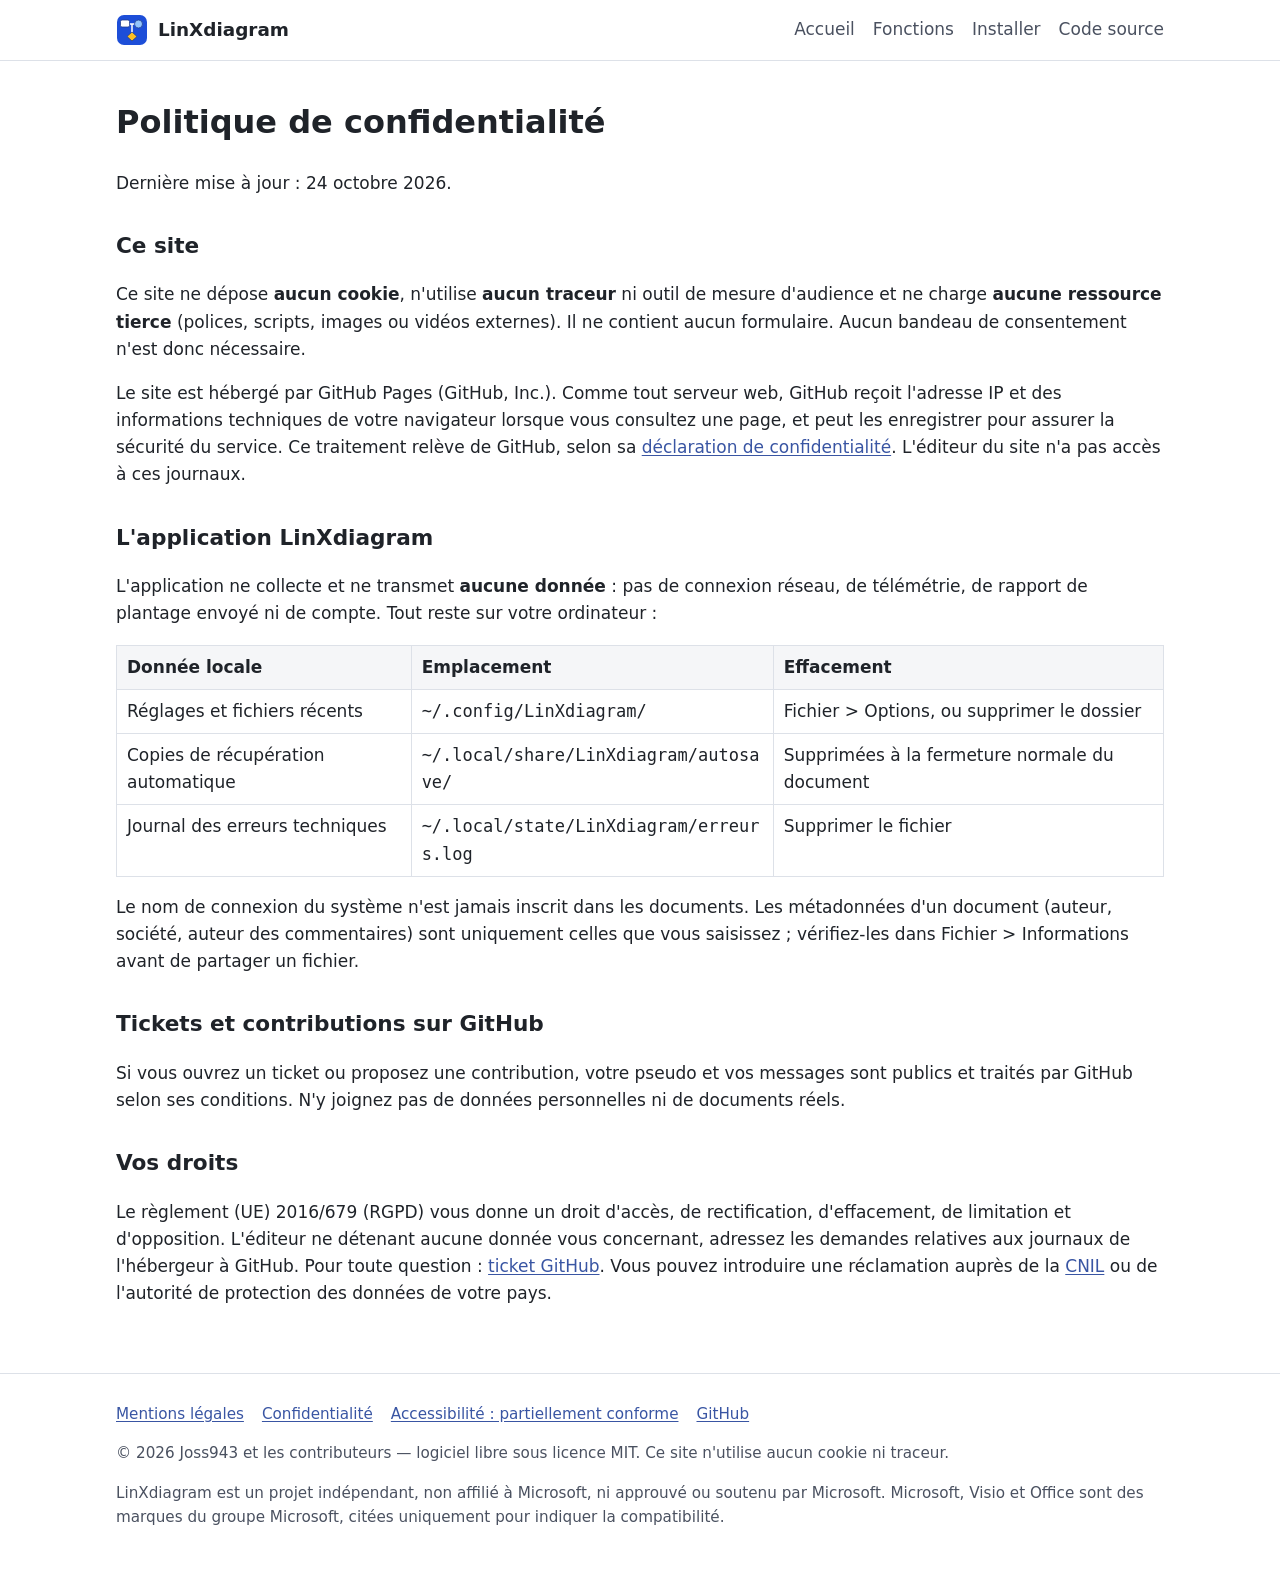
==== docs/confidentialite.html @ 7a43f41c "LinXdiagram 1.0.0 : éditeur de diagrammes libre pour Linux, compatible .vsdx Ruban, gabarits de form" ====
<!doctype html>
<html lang="fr">
<head>
<meta charset="utf-8">
<meta name="viewport" content="width=device-width, initial-scale=1">
<title>Confidentialité — LinXdiagram</title>
<meta name="description" content="Politique de confidentialité du site et de l'application LinXdiagram.">
<meta name="referrer" content="strict-origin-when-cross-origin">
<meta http-equiv="Content-Security-Policy" content="default-src 'self'; img-src 'self'; style-src 'self'; script-src 'none'; object-src 'none'; base-uri 'self'; form-action 'none'">
<link rel="icon" href="logo.svg" type="image/svg+xml">
<link rel="stylesheet" href="site.css">
</head>
<body>
<a class="skip" href="#contenu">Aller au contenu</a>
<header class="top"><div class="wrap">
  <a class="brand" href="index.html"><img src="logo.svg" alt="" width="32" height="32">LinXdiagram</a>
  <nav class="main" aria-label="Navigation principale"><a href="index.html">Accueil</a><a href="index.html#fonctions">Fonctions</a><a href="index.html#installer">Installer</a><a href="https://github.com/Joss943/LinXdiagram">Code source</a></nav>
</div></header>
<main id="contenu" class="doc"><div class="wrap">
<h1>Politique de confidentialité</h1>
<p>Dernière mise à jour : 24 octobre 2026.</p>
<h2>Ce site</h2>
<p>Ce site ne dépose <strong>aucun cookie</strong>, n'utilise <strong>aucun traceur</strong> ni outil de mesure
d'audience et ne charge <strong>aucune ressource tierce</strong> (polices, scripts, images ou vidéos externes).
Il ne contient aucun formulaire. Aucun bandeau de consentement n'est donc nécessaire.</p>
<p>Le site est hébergé par GitHub Pages (GitHub, Inc.). Comme tout serveur web, GitHub reçoit l'adresse IP
et des informations techniques de votre navigateur lorsque vous consultez une page, et peut les enregistrer
pour assurer la sécurité du service. Ce traitement relève de GitHub, selon sa
<a href="https://docs.github.com/fr/site-policy/privacy-policies/github-general-privacy-statement">déclaration
de confidentialité</a>. L'éditeur du site n'a pas accès à ces journaux.</p>
<h2>L'application LinXdiagram</h2>
<p>L'application ne collecte et ne transmet <strong>aucune donnée</strong> : pas de connexion réseau, de
télémétrie, de rapport de plantage envoyé ni de compte. Tout reste sur votre ordinateur :</p>
<table>
<thead><tr><th scope="col">Donnée locale</th><th scope="col">Emplacement</th><th scope="col">Effacement</th></tr></thead>
<tbody>
<tr><td>Réglages et fichiers récents</td><td><code>~/.config/LinXdiagram/</code></td><td>Fichier &gt; Options, ou supprimer le dossier</td></tr>
<tr><td>Copies de récupération automatique</td><td><code>~/.local/share/LinXdiagram/autosave/</code></td><td>Supprimées à la fermeture normale du document</td></tr>
<tr><td>Journal des erreurs techniques</td><td><code>~/.local/state/LinXdiagram/erreurs.log</code></td><td>Supprimer le fichier</td></tr>
</tbody>
</table>
<p>Le nom de connexion du système n'est jamais inscrit dans les documents. Les métadonnées d'un document
(auteur, société, auteur des commentaires) sont uniquement celles que vous saisissez ; vérifiez-les dans
Fichier &gt; Informations avant de partager un fichier.</p>
<h2>Tickets et contributions sur GitHub</h2>
<p>Si vous ouvrez un ticket ou proposez une contribution, votre pseudo et vos messages sont publics et
traités par GitHub selon ses conditions. N'y joignez pas de données personnelles ni de documents réels.</p>
<h2>Vos droits</h2>
<p>Le règlement (UE) 2016/679 (RGPD) vous donne un droit d'accès, de rectification, d'effacement, de
limitation et d'opposition. L'éditeur ne détenant aucune donnée vous concernant, adressez les demandes
relatives aux journaux de l'hébergeur à GitHub. Pour toute question : <a href="https://github.com/Joss943/LinXdiagram/issues">ticket GitHub</a>.
Vous pouvez introduire une réclamation auprès de la <a href="https://www.cnil.fr">CNIL</a> ou de l'autorité
de protection des données de votre pays.</p>
</div></main>
<footer><div class="wrap">
  <nav aria-label="Informations légales">
    <a href="mentions-legales.html">Mentions légales</a>
    <a href="confidentialite.html">Confidentialité</a>
    <a href="accessibilite.html">Accessibilité : partiellement conforme</a>
    <a href="https://github.com/Joss943/LinXdiagram">GitHub</a>
  </nav>
  <p>© 2026 Joss943 et les contributeurs — logiciel libre sous licence MIT. Ce site n'utilise aucun cookie ni traceur.</p>
  <p>LinXdiagram est un projet indépendant, non affilié à Microsoft, ni approuvé ou soutenu par Microsoft.
  Microsoft, Visio et Office sont des marques du groupe Microsoft, citées uniquement pour indiquer la compatibilité.</p>
</div></footer>
</body>
</html>
---- docs/site.css ----
/* Site de LinXdiagram : aucune ressource externe (RGPD), contrastes WCAG 2.1 AA. */
:root {
  --accent: #3955a3; --accent-strong: #2c4588; --accent-soft: #e3e9f7;
  --bg: #ffffff; --bg2: #f5f6f8; --text: #1f2329; --text2: #4a5160; --border: #dde1e8;
  --radius: 10px; --max: 1080px;
  font-family: system-ui, -apple-system, "Segoe UI", Inter, Cantarell, "Noto Sans", Roboto, sans-serif;
}
@media (prefers-color-scheme: dark) {
  :root { --accent: #8fa6e8; --accent-strong: #b5c5f2; --accent-soft: #232c45;
          --bg: #15171c; --bg2: #1d2027; --text: #eceef2; --text2: #b4bac6; --border: #333844; }
}
* { box-sizing: border-box; }
html { scroll-behavior: smooth; }
@media (prefers-reduced-motion: reduce) { html { scroll-behavior: auto; } * { transition: none !important; } }
body { margin: 0; background: var(--bg); color: var(--text); line-height: 1.6; font-size: 1.0625rem; }
a { color: var(--accent); text-underline-offset: 2px; }
a:hover { color: var(--accent-strong); }
:focus-visible { outline: 3px solid var(--accent); outline-offset: 2px; border-radius: 4px; }
.skip { position: absolute; left: -9999px; top: 0; background: var(--accent); color: #fff; padding: 8px 14px; z-index: 10; }
.skip:focus { left: 8px; top: 8px; color: #fff; }
.wrap { max-width: var(--max); margin: 0 auto; padding: 0 16px; }
header.top { border-bottom: 1px solid var(--border); background: var(--bg); position: sticky; top: 0; z-index: 5; }
header.top .wrap { display: flex; align-items: center; gap: 16px; min-height: 60px; flex-wrap: wrap; }
.brand { display: flex; align-items: center; gap: 10px; font-weight: 700; font-size: 1.15rem; color: var(--text); text-decoration: none; }
.brand img { width: 32px; height: 32px; }
nav.main { margin-left: auto; display: flex; gap: 18px; flex-wrap: wrap; }
nav.main a { color: var(--text2); text-decoration: none; font-weight: 500; }
nav.main a:hover, nav.main a[aria-current="page"] { color: var(--accent); }
.hero { padding: 56px 0 32px; background: linear-gradient(180deg, var(--accent-soft), var(--bg)); }
.hero h1 { font-size: clamp(2rem, 5vw, 3rem); line-height: 1.15; margin: 0 0 12px; }
.hero p.lead { font-size: 1.2rem; color: var(--text2); max-width: 760px; margin: 0 0 24px; }
.actions { display: flex; gap: 12px; flex-wrap: wrap; }
.btn { display: inline-block; padding: 11px 20px; border-radius: 8px; font-weight: 600; text-decoration: none; border: 1px solid var(--accent); }
.btn.primary { background: var(--accent); color: var(--bg); }
.btn.primary:hover { background: var(--accent-strong); color: var(--bg); }
.btn.secondary { color: var(--accent); background: transparent; }
.shot { margin: 32px 0 0; }
.shot img { width: 100%; height: auto; border-radius: var(--radius); border: 1px solid var(--border); box-shadow: 0 10px 30px rgba(20, 30, 60, .12); display: block; }
.shot figcaption { color: var(--text2); font-size: .95rem; margin-top: 8px; }
section { padding: 40px 0; }
section.alt { background: var(--bg2); border-top: 1px solid var(--border); border-bottom: 1px solid var(--border); }
h2 { font-size: 1.7rem; margin: 0 0 18px; }
h3 { font-size: 1.15rem; margin: 0 0 6px; }
.grid { display: grid; grid-template-columns: repeat(auto-fit, minmax(240px, 1fr)); gap: 16px; }
.card { background: var(--bg); border: 1px solid var(--border); border-radius: var(--radius); padding: 18px; }
.card p { margin: 0; color: var(--text2); }
.two { display: grid; grid-template-columns: 1fr 1fr; gap: 28px; align-items: start; }
@media (max-width: 760px) { .two { grid-template-columns: 1fr; } nav.main { margin-left: 0; } }
.two img { width: 100%; height: auto; border-radius: var(--radius); border: 1px solid var(--border); }
ul.check { padding-left: 1.2em; } ul.check li { margin: 4px 0; }
pre { background: var(--bg2); border: 1px solid var(--border); border-radius: 8px; padding: 14px; overflow-x: auto; font-size: .95rem; }
code { font-family: ui-monospace, "JetBrains Mono", "DejaVu Sans Mono", monospace; }
table { border-collapse: collapse; width: 100%; margin: 12px 0; }
th, td { border: 1px solid var(--border); padding: 8px 10px; text-align: left; vertical-align: top; overflow-wrap: anywhere; }
th { background: var(--bg2); }
.note { border-left: 4px solid var(--accent); background: var(--accent-soft); padding: 12px 16px; border-radius: 0 8px 8px 0; }
main.doc { padding: 36px 0 48px; } main.doc h1 { font-size: 2rem; margin-top: 0; } main.doc h2 { font-size: 1.35rem; margin-top: 32px; }
footer { border-top: 1px solid var(--border); padding: 28px 0; color: var(--text2); font-size: .95rem; }
footer nav { display: flex; gap: 18px; flex-wrap: wrap; margin-bottom: 10px; }
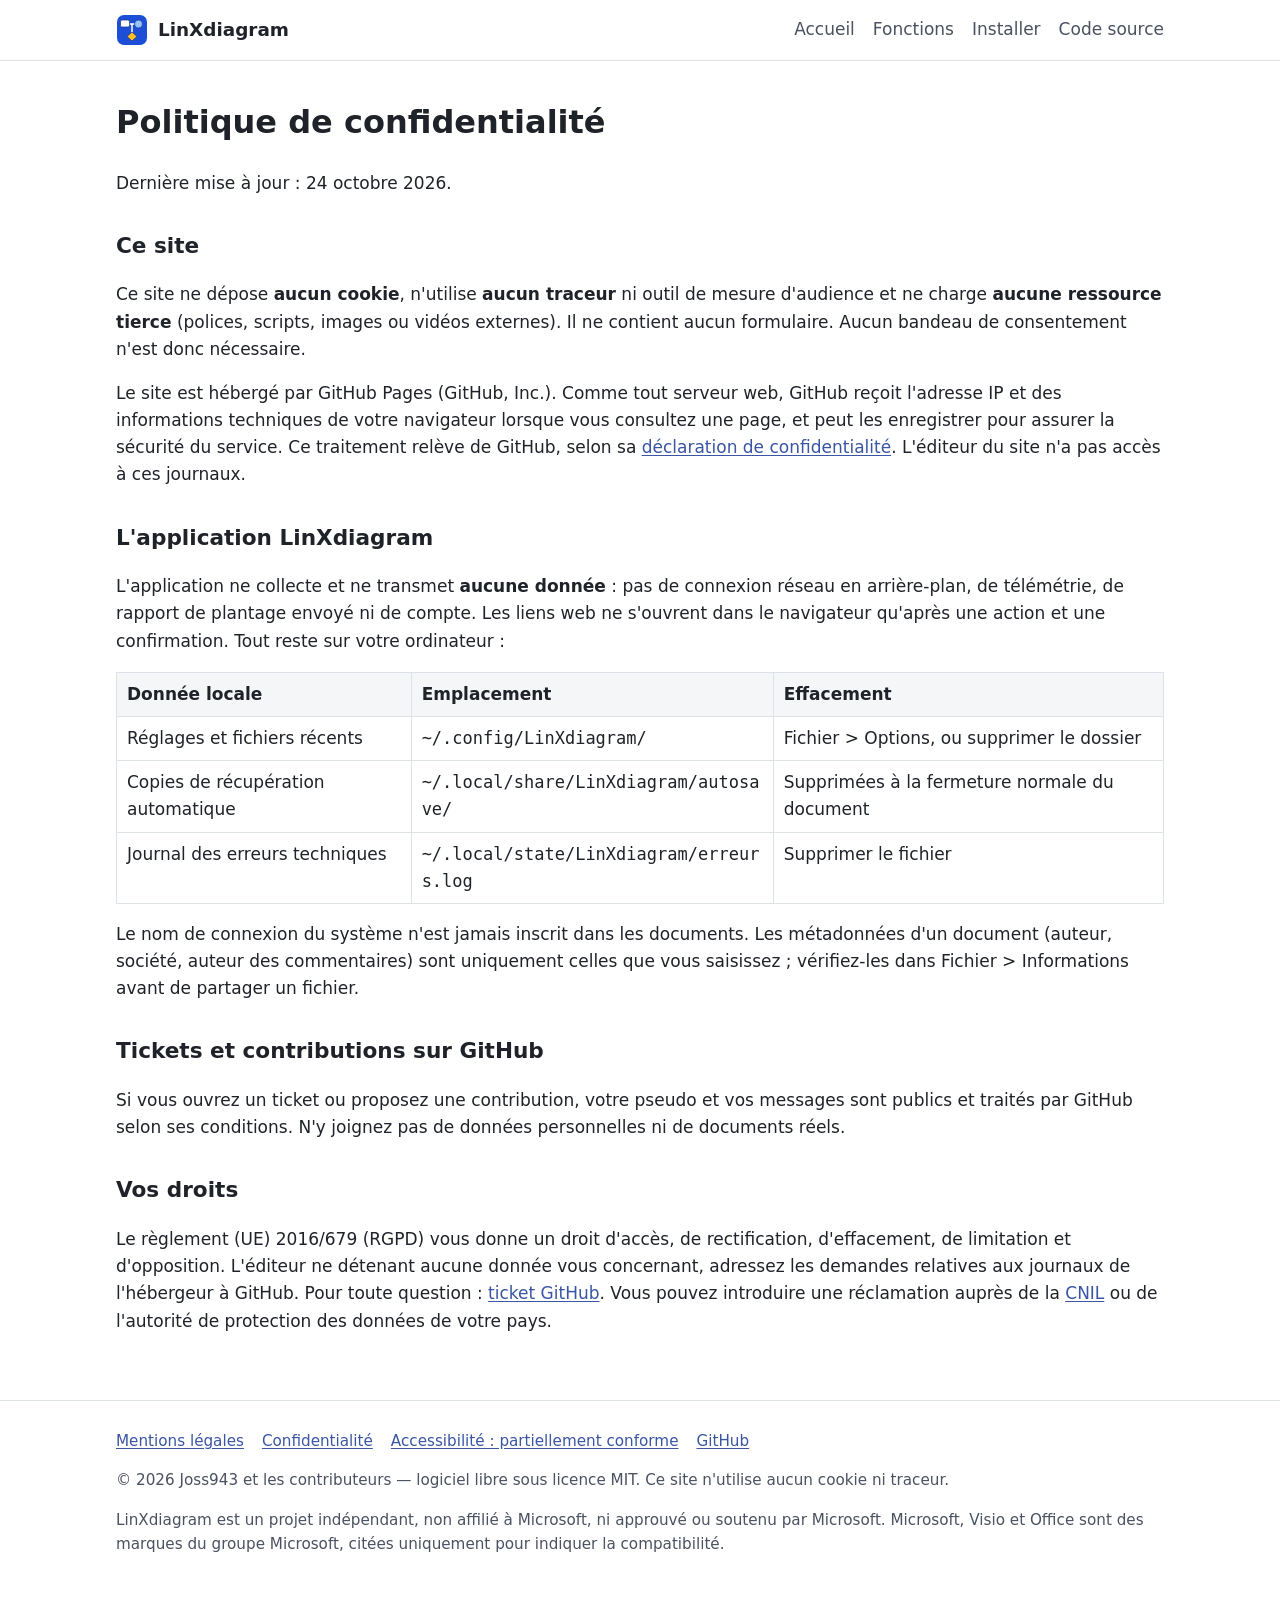
==== commit 4f299464: "Add freehand drawing and harden document handling" ====
--- a/docs/confidentialite.html
+++ b/docs/confidentialite.html
@@ -29,8 +29,9 @@
 <a href="https://docs.github.com/fr/site-policy/privacy-policies/github-general-privacy-statement">déclaration
 de confidentialité</a>. L'éditeur du site n'a pas accès à ces journaux.</p>
 <h2>L'application LinXdiagram</h2>
-<p>L'application ne collecte et ne transmet <strong>aucune donnée</strong> : pas de connexion réseau, de
-télémétrie, de rapport de plantage envoyé ni de compte. Tout reste sur votre ordinateur :</p>
+<p>L'application ne collecte et ne transmet <strong>aucune donnée</strong> : pas de connexion réseau en arrière-plan, de
+ télémétrie, de rapport de plantage envoyé ni de compte. Les liens web ne s'ouvrent dans le navigateur
+ qu'après une action et une confirmation. Tout reste sur votre ordinateur :</p>
 <table>
 <thead><tr><th scope="col">Donnée locale</th><th scope="col">Emplacement</th><th scope="col">Effacement</th></tr></thead>
 <tbody>
